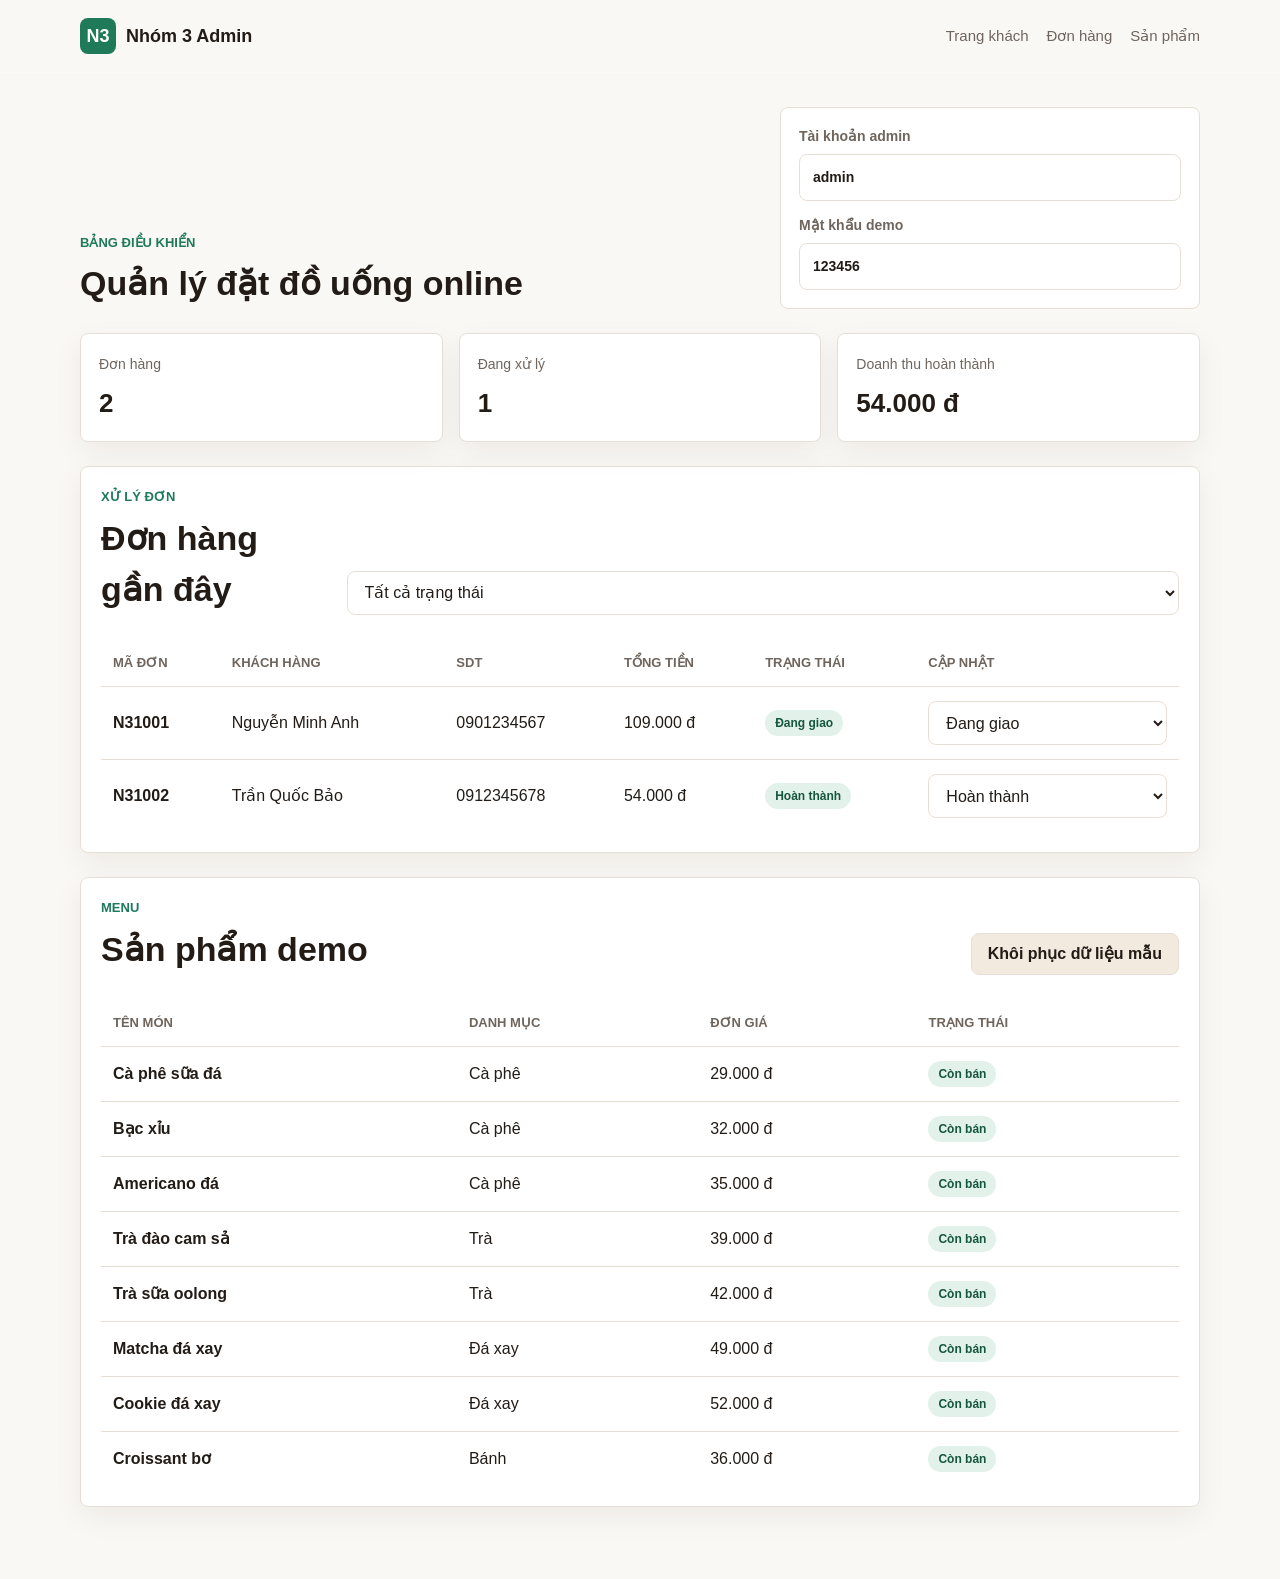
==== admin.html @ b3cf177c "Frontend-Thien" ====
<!doctype html>
<html lang="vi">
  <head>
    <meta charset="UTF-8" />
    <meta name="viewport" content="width=device-width, initial-scale=1.0" />
    <title>Admin - Nhóm 3</title>
    <link rel="stylesheet" href="styles.css" />
  </head>
  <body class="admin-body">
    <header class="site-header">
      <nav class="navbar">
        <a class="brand" href="index.html">
          <span class="brand-mark">N3</span>
          <span>Nhóm 3 Admin</span>
        </a>
        <div class="nav-actions">
          <a href="index.html">Trang khách</a>
          <a href="#orders">Đơn hàng</a>
          <a href="#products">Sản phẩm</a>
        </div>
      </nav>
    </header>

    <main class="admin-main shell">
      <section class="admin-hero">
        <div>
          <p class="eyebrow">Bảng điều khiển</p>
          <h1>Quản lý đặt đồ uống online</h1>
        </div>
        <div class="admin-login">
          <label>
            Tài khoản admin
            <input value="admin" readonly />
          </label>
          <label>
            Mật khẩu demo
            <input value="123456" readonly />
          </label>
        </div>
      </section>

      <section class="stats-grid" id="dashboardStats"></section>

      <section class="admin-section" id="orders">
        <div class="section-heading">
          <div>
            <p class="eyebrow">Xử lý đơn</p>
            <h2>Đơn hàng gần đây</h2>
          </div>
          <select id="statusFilter">
            <option value="all">Tất cả trạng thái</option>
            <option value="Chờ xác nhận">Chờ xác nhận</option>
            <option value="Đang chuẩn bị">Đang chuẩn bị</option>
            <option value="Đang giao">Đang giao</option>
            <option value="Hoàn thành">Hoàn thành</option>
            <option value="Đã hủy">Đã hủy</option>
          </select>
        </div>
        <div class="table-wrap">
          <table>
            <thead>
              <tr>
                <th>Mã đơn</th>
                <th>Khách hàng</th>
                <th>SDT</th>
                <th>Tổng tiền</th>
                <th>Trạng thái</th>
                <th>Cập nhật</th>
              </tr>
            </thead>
            <tbody id="ordersTable"></tbody>
          </table>
        </div>
      </section>

      <section class="admin-section" id="products">
        <div class="section-heading">
          <div>
            <p class="eyebrow">Menu</p>
            <h2>Sản phẩm demo</h2>
          </div>
          <button class="secondary-button" id="resetData" type="button">Khôi phục dữ liệu mẫu</button>
        </div>
        <div class="table-wrap">
          <table>
            <thead>
              <tr>
                <th>Tên món</th>
                <th>Danh mục</th>
                <th>Đơn giá</th>
                <th>Trạng thái</th>
              </tr>
            </thead>
            <tbody id="productsTable"></tbody>
          </table>
        </div>
      </section>
    </main>

    <div class="toast" id="toast"></div>
    <script src="data.js"></script>
    <script src="admin.js"></script>
  </body>
</html>
---- styles.css ----
:root {
  --bg: #faf8f4;
  --surface: #ffffff;
  --ink: #221b16;
  --muted: #6f655d;
  --line: #e7dfd5;
  --accent: #1f7a5a;
  --accent-dark: #15563f;
  --warm: #c76832;
  --soft: #f2eadf;
  --danger: #b4483b;
  --shadow: 0 18px 45px rgba(41, 29, 20, 0.14);
}

* {
  box-sizing: border-box;
}

html {
  scroll-behavior: smooth;
}

body {
  margin: 0;
  background: var(--bg);
  color: var(--ink);
  font-family: Arial, Helvetica, sans-serif;
  line-height: 1.5;
}

a {
  color: inherit;
  text-decoration: none;
}

button,
input,
textarea,
select {
  font: inherit;
}

img {
  display: block;
  max-width: 100%;
}

.shell {
  width: min(1120px, calc(100% - 32px));
  margin: 0 auto;
}

.site-header {
  position: sticky;
  top: 0;
  z-index: 20;
  border-bottom: 1px solid rgba(255, 255, 255, 0.3);
  background: rgba(250, 248, 244, 0.88);
  backdrop-filter: blur(14px);
}

.navbar {
  width: min(1120px, calc(100% - 32px));
  min-height: 72px;
  margin: 0 auto;
  display: flex;
  align-items: center;
  justify-content: space-between;
  gap: 18px;
}

.brand {
  display: flex;
  align-items: center;
  gap: 10px;
  font-weight: 800;
  font-size: 18px;
}

.brand-mark {
  display: grid;
  width: 36px;
  height: 36px;
  place-items: center;
  border-radius: 8px;
  background: var(--accent);
  color: white;
}

.nav-actions {
  display: flex;
  align-items: center;
  gap: 18px;
  color: var(--muted);
  font-size: 15px;
}

.cart-button,
.primary-button,
.secondary-button,
.primary-link,
.secondary-link {
  display: inline-flex;
  align-items: center;
  justify-content: center;
  min-height: 42px;
  border-radius: 8px;
  border: 1px solid transparent;
  cursor: pointer;
  font-weight: 700;
}

.cart-button {
  gap: 8px;
  padding: 0 14px;
  color: white;
  background: var(--ink);
}

.cart-button span {
  min-width: 24px;
  height: 24px;
  display: grid;
  place-items: center;
  border-radius: 999px;
  background: var(--warm);
}

.primary-button,
.primary-link {
  padding: 0 18px;
  color: white;
  background: var(--accent);
}

.primary-button:hover,
.primary-link:hover {
  background: var(--accent-dark);
}

.secondary-button,
.secondary-link {
  padding: 0 16px;
  color: var(--ink);
  background: var(--soft);
  border-color: var(--line);
}

.hero {
  position: relative;
  min-height: 620px;
  display: flex;
  align-items: end;
  background:
    linear-gradient(90deg, rgba(25, 18, 12, 0.82), rgba(25, 18, 12, 0.22)),
    url("https://images.unsplash.com/photo-1509042239860-f550ce710b93?auto=format&fit=crop&w=1800&q=80")
      center/cover;
}

.hero-content {
  position: relative;
  z-index: 1;
  width: min(1120px, calc(100% - 32px));
  margin: 0 auto;
  padding: 0 0 78px;
  color: white;
}

.hero-content h1 {
  margin: 8px 0 14px;
  max-width: 650px;
  font-size: clamp(46px, 7vw, 86px);
  line-height: 0.98;
  letter-spacing: 0;
}

.hero-content p {
  max-width: 560px;
  color: rgba(255, 255, 255, 0.86);
  font-size: 18px;
}

.hero-actions {
  display: flex;
  flex-wrap: wrap;
  gap: 12px;
  margin-top: 28px;
}

.section {
  padding: 72px 0;
}

.section-heading {
  display: flex;
  align-items: end;
  justify-content: space-between;
  gap: 18px;
  margin-bottom: 24px;
}

.section-heading h2,
.checkout-section h2,
.admin-hero h1 {
  margin: 0;
  font-size: 34px;
  letter-spacing: 0;
}

.eyebrow {
  margin: 0 0 6px;
  color: var(--accent);
  font-size: 13px;
  font-weight: 800;
  letter-spacing: 0;
  text-transform: uppercase;
}

.search-box input,
label input,
label textarea,
label select,
.tracking-form input,
.admin-login input,
.section-heading select,
td select {
  width: 100%;
  border: 1px solid var(--line);
  border-radius: 8px;
  background: white;
  color: var(--ink);
  outline: none;
}

.search-box input,
.tracking-form input,
.section-heading select,
td select {
  min-height: 44px;
  padding: 0 13px;
}

.search-box {
  min-width: 260px;
}

.category-tabs {
  display: flex;
  gap: 10px;
  overflow-x: auto;
  padding-bottom: 10px;
}

.category-tabs button {
  min-height: 40px;
  padding: 0 16px;
  border: 1px solid var(--line);
  border-radius: 999px;
  background: white;
  color: var(--muted);
  cursor: pointer;
  white-space: nowrap;
}

.category-tabs button.active {
  color: white;
  background: var(--ink);
  border-color: var(--ink);
}

.product-grid {
  display: grid;
  grid-template-columns: repeat(4, minmax(0, 1fr));
  gap: 18px;
  margin-top: 18px;
}

.product-card {
  min-height: 390px;
  display: flex;
  flex-direction: column;
  overflow: hidden;
  border: 1px solid var(--line);
  border-radius: 8px;
  background: var(--surface);
  box-shadow: 0 10px 30px rgba(35, 23, 14, 0.06);
}

.product-card img {
  width: 100%;
  aspect-ratio: 4 / 3;
  object-fit: cover;
}

.product-content {
  flex: 1;
  display: flex;
  flex-direction: column;
  justify-content: space-between;
  gap: 14px;
  padding: 16px;
}

.product-content h3 {
  margin: 8px 0 6px;
  font-size: 20px;
}

.product-content p {
  margin: 0;
  color: var(--muted);
  font-size: 14px;
}

.pill,
.status-badge {
  display: inline-flex;
  align-items: center;
  min-height: 26px;
  padding: 0 10px;
  border-radius: 999px;
  color: var(--accent-dark);
  background: #e3f1eb;
  font-size: 12px;
  font-weight: 800;
}

.product-bottom,
.summary-row,
.summary-item,
.cart-item,
.tracking-card {
  display: flex;
  align-items: center;
  justify-content: space-between;
  gap: 14px;
}

.checkout-section {
  background: #efe6d8;
}

.checkout-layout {
  display: grid;
  grid-template-columns: minmax(0, 1.2fr) minmax(320px, 0.8fr);
  gap: 28px;
  align-items: start;
}

.checkout-form,
.admin-login {
  display: grid;
  gap: 14px;
}

label {
  display: grid;
  gap: 7px;
  color: var(--muted);
  font-size: 14px;
  font-weight: 700;
}

label input,
label textarea,
label select,
.admin-login input {
  padding: 12px 13px;
}

.order-summary,
.admin-section,
.stat-card {
  border: 1px solid var(--line);
  border-radius: 8px;
  background: var(--surface);
  box-shadow: 0 10px 30px rgba(35, 23, 14, 0.06);
}

.order-summary {
  position: sticky;
  top: 96px;
  padding: 20px;
}

.order-summary h3 {
  margin: 0 0 16px;
}

.summary-list {
  display: grid;
  gap: 10px;
  padding-bottom: 16px;
  border-bottom: 1px solid var(--line);
}

.summary-row {
  padding: 12px 0;
  color: var(--muted);
}

.summary-row.total {
  color: var(--ink);
  font-size: 18px;
}

.tracking-form {
  display: flex;
  gap: 10px;
  max-width: 620px;
}

.tracking-result {
  margin-top: 18px;
}

.tracking-card {
  max-width: 620px;
  padding: 18px;
  border: 1px solid var(--line);
  border-radius: 8px;
  background: white;
}

.cart-panel {
  position: fixed;
  top: 0;
  right: 0;
  z-index: 40;
  width: min(420px, 100%);
  height: 100dvh;
  display: flex;
  flex-direction: column;
  background: white;
  box-shadow: var(--shadow);
  transform: translateX(105%);
  transition: transform 0.2s ease;
}

.cart-panel.open {
  transform: translateX(0);
}

.cart-header,
.cart-footer {
  padding: 18px;
  border-bottom: 1px solid var(--line);
}

.cart-footer {
  margin-top: auto;
  border-top: 1px solid var(--line);
  border-bottom: 0;
}

.cart-header {
  display: flex;
  align-items: center;
  justify-content: space-between;
}

.cart-header h2 {
  margin: 0;
}

.icon-button {
  width: 38px;
  height: 38px;
  border: 1px solid var(--line);
  border-radius: 8px;
  background: white;
  cursor: pointer;
}

.cart-items {
  display: grid;
  gap: 12px;
  padding: 18px;
  overflow: auto;
}

.cart-item {
  padding: 14px;
  border: 1px solid var(--line);
  border-radius: 8px;
}

.cart-item span {
  display: block;
  color: var(--muted);
  font-size: 13px;
}

.quantity-control {
  display: grid;
  grid-template-columns: 34px 30px 34px;
  align-items: center;
  text-align: center;
}

.quantity-control button {
  height: 34px;
  border: 1px solid var(--line);
  border-radius: 8px;
  background: var(--soft);
  cursor: pointer;
}

.full {
  width: 100%;
}

.backdrop {
  position: fixed;
  inset: 0;
  z-index: 30;
  background: rgba(20, 14, 10, 0.38);
  opacity: 0;
  pointer-events: none;
  transition: opacity 0.2s ease;
}

.backdrop.show {
  opacity: 1;
  pointer-events: auto;
}

.toast {
  position: fixed;
  right: 18px;
  bottom: 18px;
  z-index: 60;
  max-width: min(360px, calc(100% - 36px));
  padding: 14px 16px;
  border-radius: 8px;
  color: white;
  background: var(--ink);
  box-shadow: var(--shadow);
  transform: translateY(18px);
  opacity: 0;
  pointer-events: none;
  transition: 0.2s ease;
}

.toast.show {
  transform: translateY(0);
  opacity: 1;
}

.empty-text {
  margin: 0;
  color: var(--muted);
}

.admin-main {
  padding: 34px 0 72px;
}

.admin-hero {
  display: grid;
  grid-template-columns: 1fr minmax(280px, 420px);
  gap: 24px;
  align-items: end;
  margin-bottom: 24px;
}

.admin-login {
  padding: 18px;
  border: 1px solid var(--line);
  border-radius: 8px;
  background: white;
}

.stats-grid {
  display: grid;
  grid-template-columns: repeat(3, 1fr);
  gap: 16px;
  margin-bottom: 24px;
}

.stat-card {
  padding: 18px;
}

.stat-card span {
  color: var(--muted);
  font-size: 14px;
}

.stat-card strong {
  display: block;
  margin-top: 8px;
  font-size: 26px;
}

.admin-section {
  margin-top: 24px;
  padding: 20px;
}

.table-wrap {
  overflow-x: auto;
}

table {
  width: 100%;
  border-collapse: collapse;
  min-width: 760px;
}

th,
td {
  padding: 14px 12px;
  border-bottom: 1px solid var(--line);
  text-align: left;
  vertical-align: middle;
}

th {
  color: var(--muted);
  font-size: 13px;
  text-transform: uppercase;
}

tr:last-child td {
  border-bottom: 0;
}

@media (max-width: 900px) {
  .nav-actions {
    gap: 10px;
    font-size: 14px;
  }

  .product-grid {
    grid-template-columns: repeat(2, minmax(0, 1fr));
  }

  .checkout-layout,
  .admin-hero,
  .stats-grid {
    grid-template-columns: 1fr;
  }

  .order-summary {
    position: static;
  }
}

@media (max-width: 640px) {
  .navbar {
    align-items: flex-start;
    flex-direction: column;
    padding: 14px 0;
  }

  .nav-actions {
    width: 100%;
    flex-wrap: wrap;
  }

  .hero {
    min-height: 560px;
  }

  .section {
    padding: 52px 0;
  }

  .section-heading {
    align-items: stretch;
    flex-direction: column;
  }

  .search-box {
    min-width: 0;
  }

  .product-grid {
    grid-template-columns: 1fr;
  }

  .tracking-form {
    flex-direction: column;
  }
}
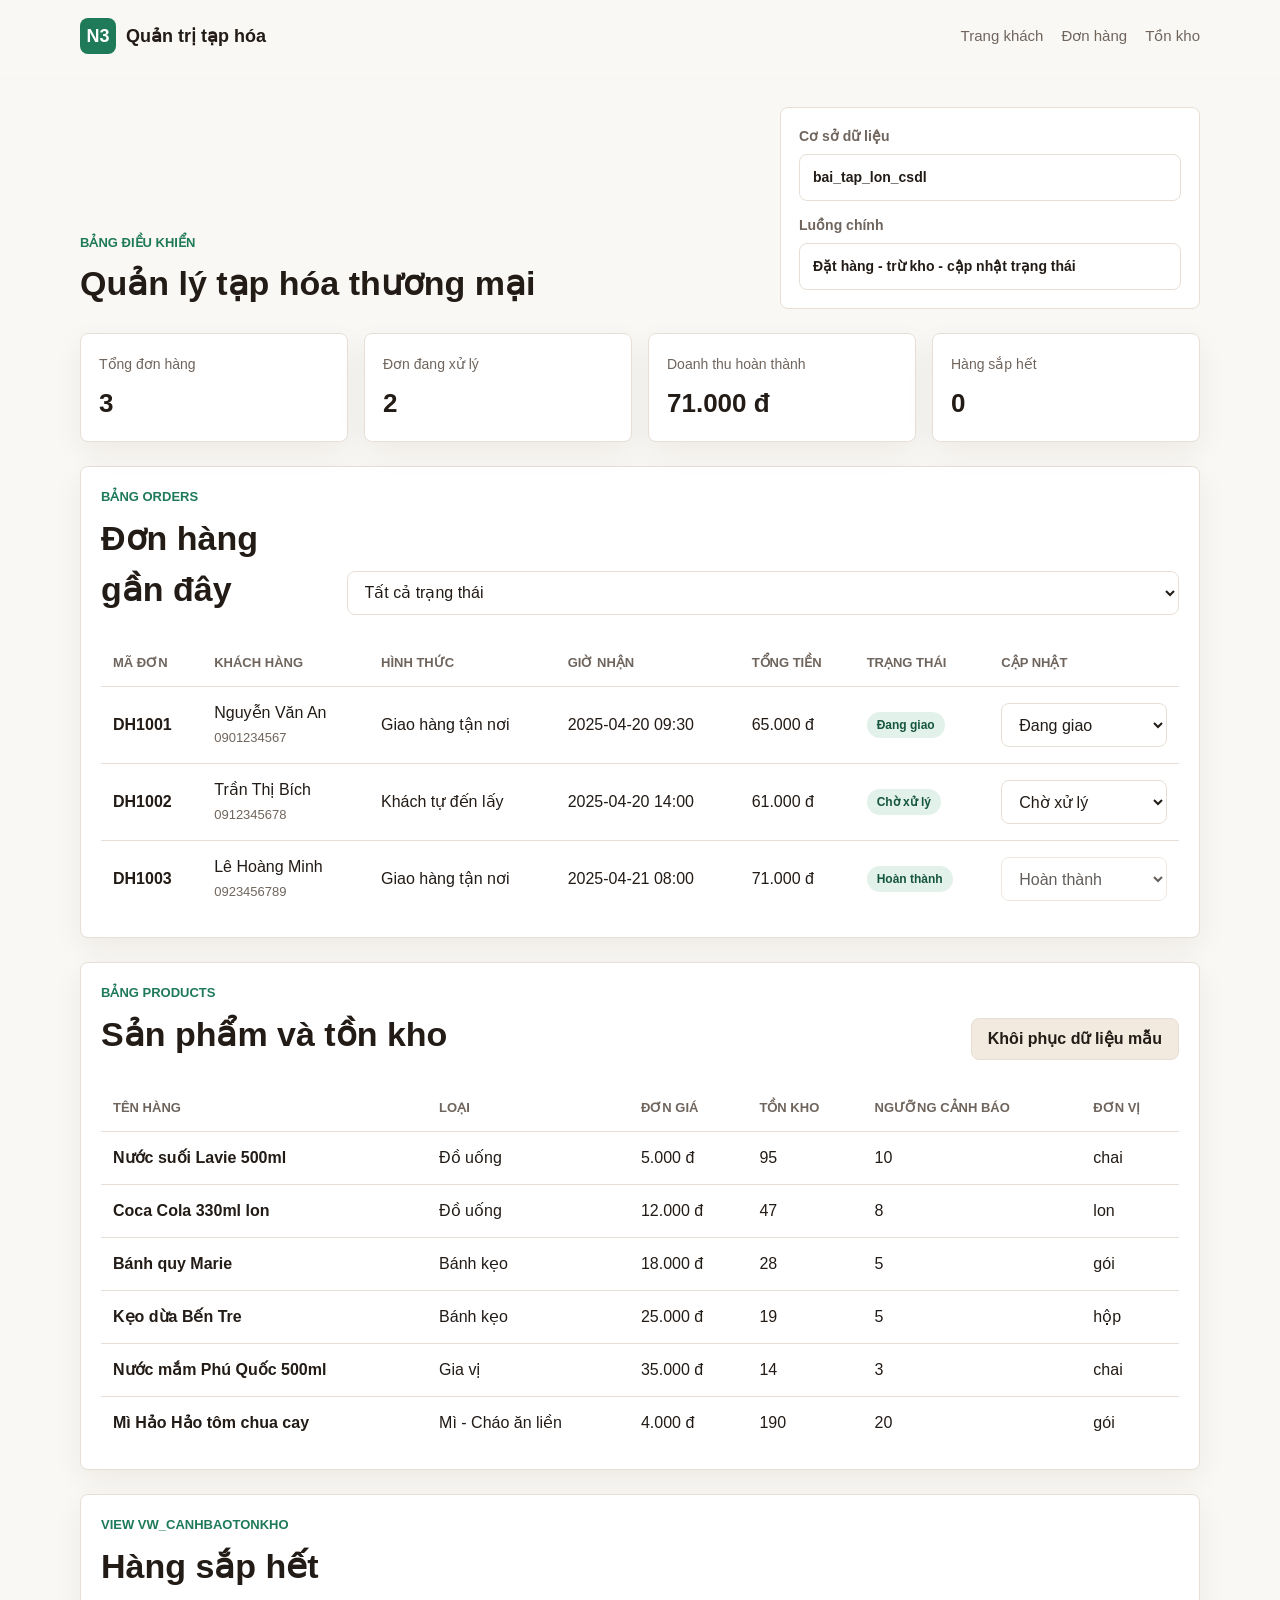
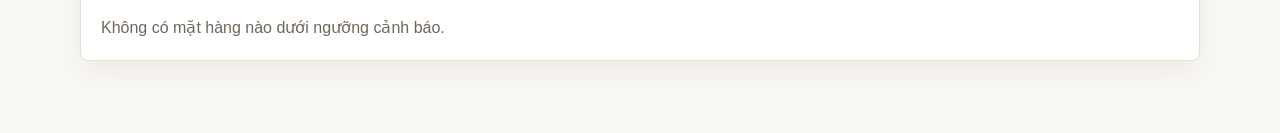
==== commit 3519f0c3: "Thien Frontend 2" ====
--- a/admin.html
+++ b/admin.html
@@ -3,7 +3,7 @@
   <head>
     <meta charset="UTF-8" />
     <meta name="viewport" content="width=device-width, initial-scale=1.0" />
-    <title>Admin - Nhóm 3</title>
+    <title>Admin - Tạp hóa Nhóm 3</title>
     <link rel="stylesheet" href="styles.css" />
   </head>
   <body class="admin-body">
@@ -11,12 +11,12 @@
       <nav class="navbar">
         <a class="brand" href="index.html">
           <span class="brand-mark">N3</span>
-          <span>Nhóm 3 Admin</span>
+          <span>Quản trị tạp hóa</span>
         </a>
         <div class="nav-actions">
           <a href="index.html">Trang khách</a>
           <a href="#orders">Đơn hàng</a>
-          <a href="#products">Sản phẩm</a>
+          <a href="#inventory">Tồn kho</a>
         </div>
       </nav>
     </header>
@@ -25,16 +25,16 @@
       <section class="admin-hero">
         <div>
           <p class="eyebrow">Bảng điều khiển</p>
-          <h1>Quản lý đặt đồ uống online</h1>
+          <h1>Quản lý tạp hóa thương mại</h1>
         </div>
         <div class="admin-login">
           <label>
-            Tài khoản admin
-            <input value="admin" readonly />
+            Cơ sở dữ liệu
+            <input value="bai_tap_lon_csdl" readonly />
           </label>
           <label>
-            Mật khẩu demo
-            <input value="123456" readonly />
+            Luồng chính
+            <input value="Đặt hàng - trừ kho - cập nhật trạng thái" readonly />
           </label>
         </div>
       </section>
@@ -44,16 +44,15 @@
       <section class="admin-section" id="orders">
         <div class="section-heading">
           <div>
-            <p class="eyebrow">Xử lý đơn</p>
+            <p class="eyebrow">Bảng ORDERS</p>
             <h2>Đơn hàng gần đây</h2>
           </div>
           <select id="statusFilter">
             <option value="all">Tất cả trạng thái</option>
-            <option value="Chờ xác nhận">Chờ xác nhận</option>
-            <option value="Đang chuẩn bị">Đang chuẩn bị</option>
-            <option value="Đang giao">Đang giao</option>
-            <option value="Hoàn thành">Hoàn thành</option>
-            <option value="Đã hủy">Đã hủy</option>
+            <option value="cho">Chờ xử lý</option>
+            <option value="dang_giao">Đang giao</option>
+            <option value="xong">Hoàn thành</option>
+            <option value="huy">Đã hủy</option>
           </select>
         </div>
         <div class="table-wrap">
@@ -62,7 +61,8 @@
               <tr>
                 <th>Mã đơn</th>
                 <th>Khách hàng</th>
-                <th>SDT</th>
+                <th>Hình thức</th>
+                <th>Giờ nhận</th>
                 <th>Tổng tiền</th>
                 <th>Trạng thái</th>
                 <th>Cập nhật</th>
@@ -73,11 +73,11 @@
         </div>
       </section>
 
-      <section class="admin-section" id="products">
+      <section class="admin-section" id="inventory">
         <div class="section-heading">
           <div>
-            <p class="eyebrow">Menu</p>
-            <h2>Sản phẩm demo</h2>
+            <p class="eyebrow">Bảng PRODUCTS</p>
+            <h2>Sản phẩm và tồn kho</h2>
           </div>
           <button class="secondary-button" id="resetData" type="button">Khôi phục dữ liệu mẫu</button>
         </div>
@@ -85,15 +85,27 @@
           <table>
             <thead>
               <tr>
-                <th>Tên món</th>
-                <th>Danh mục</th>
+                <th>Tên hàng</th>
+                <th>Loại</th>
                 <th>Đơn giá</th>
-                <th>Trạng thái</th>
+                <th>Tồn kho</th>
+                <th>Ngưỡng cảnh báo</th>
+                <th>Đơn vị</th>
               </tr>
             </thead>
             <tbody id="productsTable"></tbody>
           </table>
         </div>
+      </section>
+
+      <section class="admin-section">
+        <div class="section-heading">
+          <div>
+            <p class="eyebrow">View vw_CanhBaoTonKho</p>
+            <h2>Hàng sắp hết</h2>
+          </div>
+        </div>
+        <div id="lowStockList" class="warning-list"></div>
       </section>
     </main>
 
--- a/styles.css
+++ b/styles.css
@@ -146,6 +146,12 @@
   border-color: var(--line);
 }
 
+.secondary-button:disabled {
+  cursor: not-allowed;
+  color: var(--muted);
+  background: #eee9e2;
+}
+
 .hero {
   position: relative;
   min-height: 620px;
@@ -154,6 +160,13 @@
   background:
     linear-gradient(90deg, rgba(25, 18, 12, 0.82), rgba(25, 18, 12, 0.22)),
     url("https://images.unsplash.com/photo-1509042239860-f550ce710b93?auto=format&fit=crop&w=1800&q=80")
+      center/cover;
+}
+
+.grocery-hero {
+  background:
+    linear-gradient(90deg, rgba(19, 28, 21, 0.84), rgba(19, 28, 21, 0.2)),
+    url("https://images.unsplash.com/photo-1542838132-92c53300491e?auto=format&fit=crop&w=1800&q=80")
       center/cover;
 }
 
@@ -336,6 +349,21 @@
   gap: 14px;
 }
 
+.product-bottom > div {
+  display: grid;
+  gap: 4px;
+}
+
+.stock-text {
+  color: var(--muted);
+  font-size: 13px;
+  font-weight: 700;
+}
+
+.stock-warning {
+  color: var(--danger);
+}
+
 .checkout-section {
   background: #efe6d8;
 }
@@ -573,7 +601,7 @@
 
 .stats-grid {
   display: grid;
-  grid-template-columns: repeat(3, 1fr);
+  grid-template-columns: repeat(4, 1fr);
   gap: 16px;
   margin-bottom: 24px;
 }
@@ -626,6 +654,43 @@
   border-bottom: 0;
 }
 
+.muted-cell {
+  color: var(--muted);
+  font-size: 13px;
+}
+
+.low-stock-row {
+  background: #fff7ed;
+}
+
+.warning-list {
+  display: grid;
+  gap: 12px;
+}
+
+.warning-item {
+  display: flex;
+  align-items: center;
+  justify-content: space-between;
+  gap: 16px;
+  padding: 14px;
+  border: 1px solid #f0c8a8;
+  border-radius: 8px;
+  background: #fff7ed;
+}
+
+.warning-item strong,
+.warning-item span {
+  display: block;
+}
+
+.warning-item span,
+.warning-item p {
+  margin: 0;
+  color: var(--muted);
+  font-size: 14px;
+}
+
 @media (max-width: 900px) {
   .nav-actions {
     gap: 10px;
